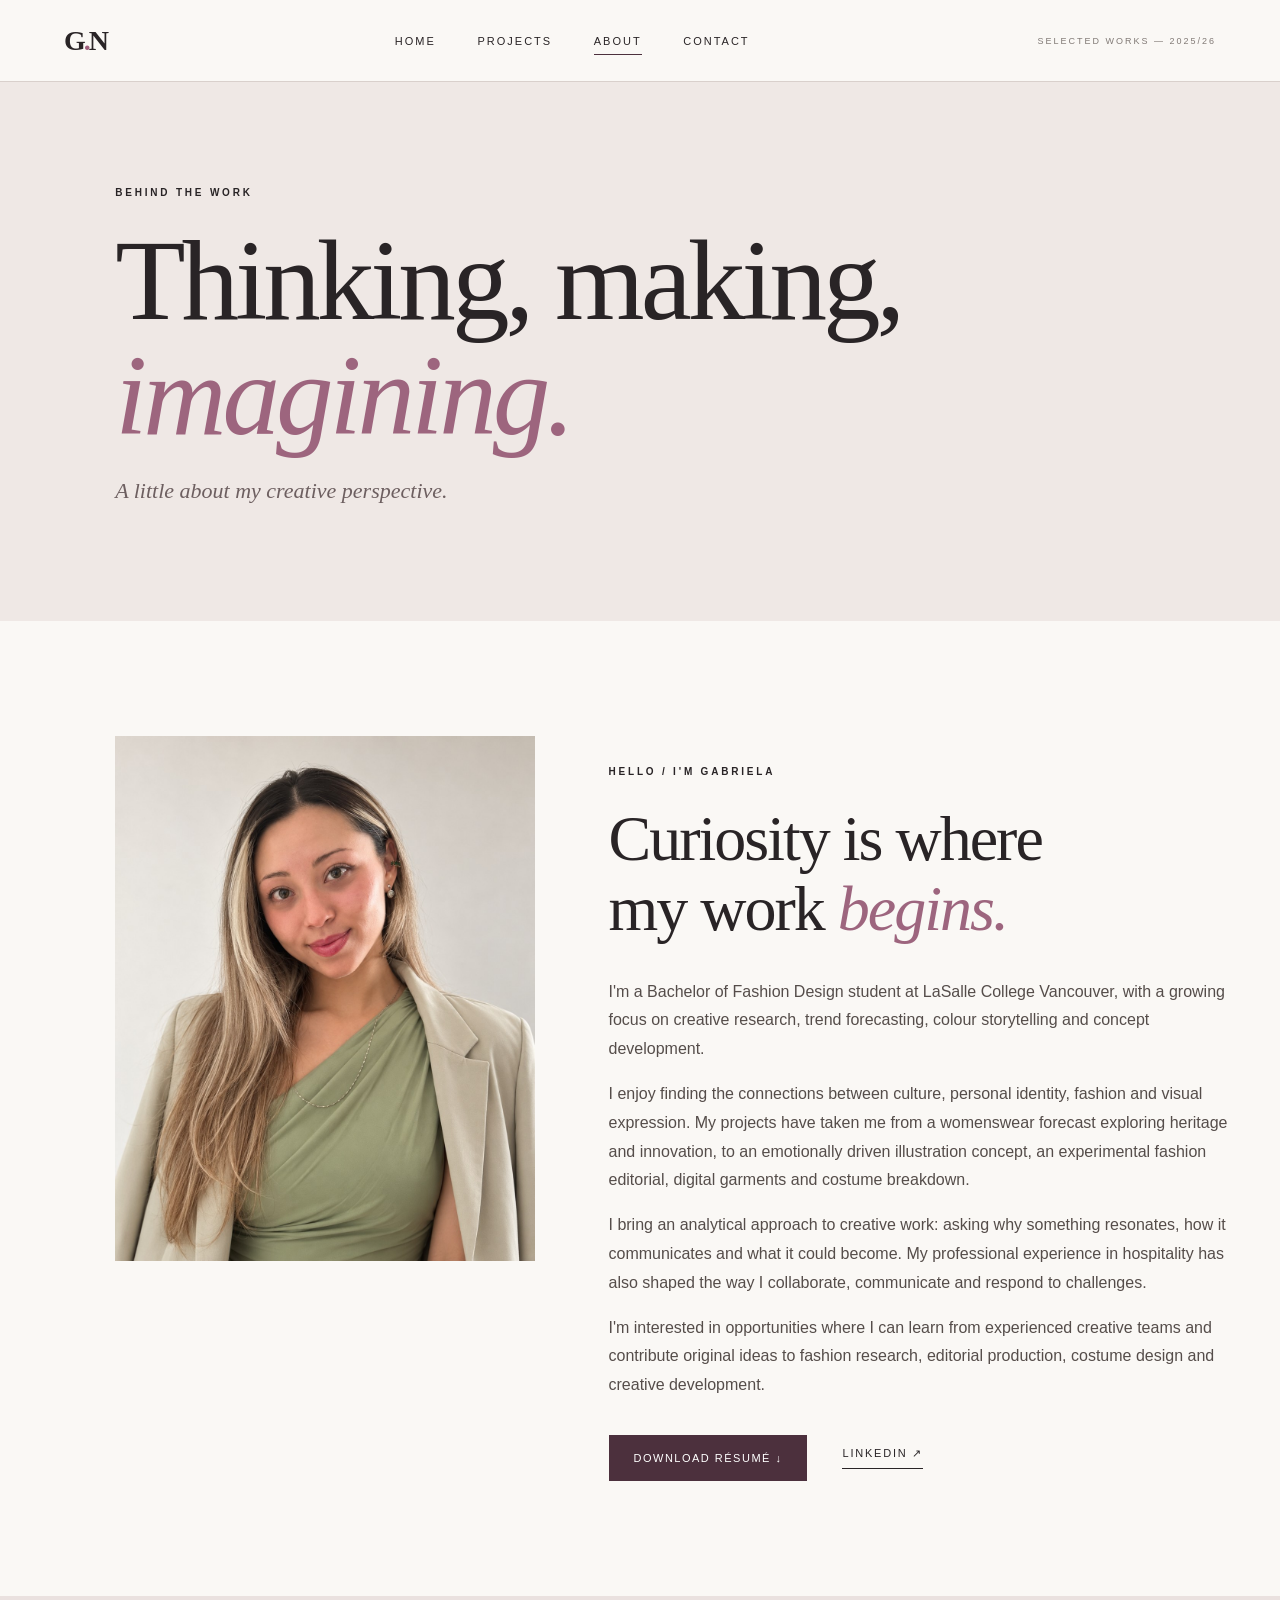
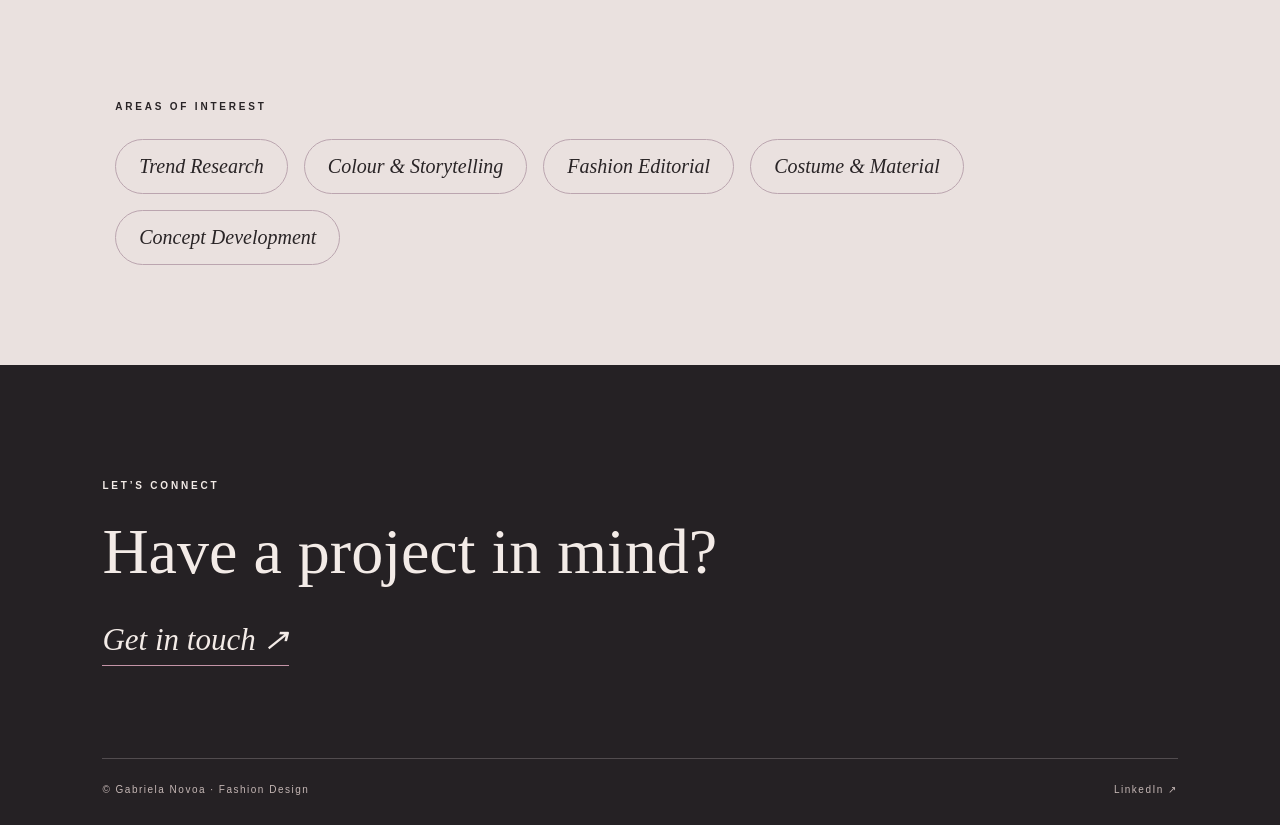
==== about.html @ 88cd9c14 "Initial commit via Netlify [skip ci]" ====
<!doctype html><html lang="en"><head><meta charset="utf-8"><meta name="viewport" content="width=device-width,initial-scale=1"><meta name="theme-color" content="#211d20"><meta name="description" content="Fashion research, concept development and visual storytelling by Gabriela Novoa."><title>About | Gabriela Novoa</title><link rel="stylesheet" href="styles.css"><script defer src="site.js"></script></head><body><header class="site-header"><a class="brand" href="index.html" aria-label="Gabriela Novoa home">G<span class="brand-dot">.</span>N</a><button class="mobile-toggle" type="button" aria-label="Open navigation" aria-expanded="false">Menu <span>☰</span></button><nav class="site-nav" aria-label="Main navigation"><a class="" href="index.html">Home</a><a class="" href="projects.html">Projects</a><a class="active" href="about.html">About</a><a class="" href="contact.html">Contact</a></nav><span class="header-side">SELECTED WORKS — 2025/26</span></header><main id="main"><section class="page-hero about-top"><p class="eyebrow">BEHIND THE WORK</p><h1>Thinking, making,<br><em>imagining.</em></h1><p>A little about my creative perspective.</p></section><section class="about-section"><div class="about-photo"><img class="" src="assets/portrait.jpg" alt="Professional portrait of Gabriela Novoa" loading="lazy"></div><div class="about-copy"><span class="eyebrow">HELLO / I'M GABRIELA</span><h2>Curiosity is where<br>my work <em>begins.</em></h2><p>I'm a Bachelor of Fashion Design student at LaSalle College Vancouver, with a growing focus on creative research, trend forecasting, colour storytelling and concept development.</p><p>I enjoy finding the connections between culture, personal identity, fashion and visual expression. My projects have taken me from a womenswear forecast exploring heritage and innovation, to an emotionally driven illustration concept, an experimental fashion editorial, digital garments and costume breakdown.</p><p>I bring an analytical approach to creative work: asking why something resonates, how it communicates and what it could become. My professional experience in hospitality has also shaped the way I collaborate, communicate and respond to challenges.</p><p>I'm interested in opportunities where I can learn from experienced creative teams and contribute original ideas to fashion research, editorial production, costume design and creative development.</p><div class="about-actions"><a class="pill-link" href="Gabriela_Novoa_Resume.pdf" download>Download résumé ↓</a><a class="text-link" href="https://www.linkedin.com/in/gabriela-novoa28" target="_blank" rel="noopener noreferrer">LinkedIn ↗</a></div></div></section><section class="focus-section"><span class="eyebrow">AREAS OF INTEREST</span><div><span>Trend Research</span><span>Colour & Storytelling</span><span>Fashion Editorial</span><span>Costume & Material</span><span>Concept Development</span></div></section></main><footer class="footer"><div><span class="eyebrow">LET’S CONNECT</span><h2>Have a project in mind?</h2><a class="serif-link" href="contact.html">Get in touch <span aria-hidden="true">↗</span></a></div><div class="footer-end"><span>© Gabriela Novoa · Fashion Design</span><a href="https://www.linkedin.com/in/gabriela-novoa28" target="_blank" rel="noopener noreferrer">LinkedIn ↗</a></div></footer></body></html>
---- styles.css ----
@import url('');
:root{--ink:#292426;--aub:#4c303d;--rose:#bf849c;--dust:#eee5e4;--paper:#faf8f5;--cream:#f3efea;--line:#d9d0cc;--sage:#64755f;--serif:Georgia,'Times New Roman',serif;--sans:Arial,Helvetica,sans-serif}*{box-sizing:border-box}html{scroll-behavior:smooth}body{margin:0;background:var(--paper);color:var(--ink);font-family:var(--sans);-webkit-font-smoothing:antialiased}img{display:block;width:100%}a{text-decoration:none;color:inherit}a:focus-visible,button:focus-visible,input:focus-visible,textarea:focus-visible{outline:2px solid #a15779;outline-offset:3px}h1,h2,h3,p{margin-top:0}h1,h2,h3{font-weight:400}h1,h2{font-family:var(--serif)}em{font-weight:400}::selection{background:#dfacc2;color:#241e21}.site-header{height:82px;padding:0 5vw;display:flex;align-items:center;gap:3rem;background:var(--paper);border-bottom:1px solid var(--line);position:relative;z-index:20}.brand{font:700 28px var(--serif);letter-spacing:-2px}.brand-dot{color:#a15f7d}.brand-long{font-size:20px;letter-spacing:-.3px;white-space:nowrap}.site-nav{display:flex;gap:2.6rem;margin:auto}.site-nav a{font-size:11px;text-transform:uppercase;letter-spacing:2px;padding:8px 0;position:relative}.site-nav a:after{position:absolute;content:'';bottom:0;left:0;width:0;height:1px;background:var(--aub);transition:width .25s}.site-nav a:hover:after,.site-nav a.active:after{width:100%}.header-side{font-size:9px;color:#817a76;letter-spacing:2px;white-space:nowrap}.mobile-toggle{display:none;background:none;border:0;font:11px var(--sans);letter-spacing:1px}.eyebrow{font-size:10px;letter-spacing:2.8px;text-transform:uppercase;font-weight:600}.eyebrow.pink{color:#dfb7c6}.hero{height:min(780px,calc(100vh - 82px));min-height:620px;display:grid;grid-template-columns:63% 37%;background:#211e21}.hero-photo{background:url('assets/p01_01.jpg') center/cover no-repeat;position:relative;min-width:0}.hero-shade{position:absolute;inset:0;background:linear-gradient(90deg,rgba(26,23,29,.73),rgba(26,23,29,.54))}.hero-copy{position:absolute;top:21%;left:9%;width:80%;color:#fff7f4}.hero-copy h1{font-size:clamp(66px,8vw,145px);line-height:.94;letter-spacing:-5px;margin:40px 0 32px}.hero-copy h1 em{font-weight:400;color:#f4cfd9}.hairline{width:75px;height:2px;background:var(--rose);margin:30px 0}.hero-descriptor{font-family:var(--serif);font-style:italic;font-size:clamp(19px,2.1vw,29px);line-height:1.4;color:#eadedb}.line-button{display:inline-flex;align-items:center;gap:55px;margin-top:20px;border-bottom:1px solid #edd6de;padding-bottom:14px;font-size:11px;letter-spacing:2px;text-transform:uppercase}.line-button span{font-size:20px}.hero-flower{background:transparent;position:relative;overflow:hidden;display:flex;justify-content:center;align-items:flex-start}.hero-flower img{height:95%;margin-top:0;width:auto;max-width:100%;object-fit:contain}.hero-vertical{position:absolute;bottom:26px;right:18px;writing-mode:vertical-rl;font-size:9px;letter-spacing:2.4px;color:#cdb8c0}.intro-section{padding:145px 9%;display:grid;grid-template-columns:35% 65%;gap:2rem}.intro-section .eyebrow{padding-top:16px;color:var(--sage)}.intro-section h2,.section-head h2,.gallery-intro h2{font-size:clamp(50px,6vw,92px);letter-spacing:-2.8px;line-height:1.04}.intro-section h2 em,.section-head h2 em,.gallery-intro h2 em,.page-hero h1 em,.story-copy h2 em,.about-copy h2 em,.contact-wrap h1 em{color:#9d657e}.intro-section p{max-width:530px;font-size:18px;color:#6b625f;line-height:1.75}.text-link{font-size:11px;letter-spacing:1.8px;text-transform:uppercase;border-bottom:1px solid currentColor;display:inline-block;padding-bottom:8px}.work-section{padding:60px 6% 140px}.section-head{display:flex;align-items:end;justify-content:space-between;margin-bottom:42px;gap:30px}.section-head .eyebrow{color:var(--sage)}.section-head h2{margin:18px 0 0}.featured-grid{display:grid;grid-template-columns:repeat(2,minmax(0,1fr));gap:70px 34px}.project-card{display:block;position:relative}.card-image{height:clamp(340px,40vw,580px);overflow:hidden;background:#ded1d2}.card-image img{height:100%;object-fit:cover;transition:transform .65s ease}.project-card:hover img{transform:scale(1.035)}.project-card:nth-child(3n+2) .card-image{background:#352e32}.project-card .card-image:has(.cutout){background:#eee5e4}.card-image img.cutout{object-fit:contain;padding:28px 0}.card-info{border-top:1px solid var(--ink);position:relative;padding-top:16px;margin-top:17px}.card-index{font-size:10px;color:#746a68;letter-spacing:2px}.card-arrow{position:absolute;right:8px;top:19px;font-size:24px}.card-info h3{font:italic clamp(31px,3vw,48px) var(--serif);margin:16px 0 8px}.card-info p{font-size:12px;color:#716765;letter-spacing:.5px}.closing-line{background:#e9e0dd;padding:95px 12%;text-align:center}.closing-line .eyebrow{color:#8f536d}.closing-line p{font:italic clamp(27px,3.5vw,51px)/1.3 var(--serif);margin:24px auto;max-width:850px}.footer{background:#252124;color:#f3ebe7;padding:110px 8% 30px}.footer h2{font-size:clamp(44px,5vw,80px);margin:22px 0 32px}.serif-link{font:italic 31px var(--serif);border-bottom:1px solid #c494a7;padding-bottom:8px}.footer-end{display:flex;justify-content:space-between;gap:20px;margin-top:100px;padding-top:25px;border-top:1px solid #524c4f;font-size:10px;letter-spacing:1.5px;color:#c4b6b4}.page-hero{padding:105px 9% 95px;min-height:360px;background:#efe8e5}.page-hero h1{font-size:clamp(66px,9vw,128px);line-height:1;letter-spacing:-4px;margin:25px 0}.page-hero p:last-child{font:italic 22px var(--serif);color:#6d5f60}.inner-work{padding-top:70px}.extras-head{margin-top:140px}.extras-grid{display:grid;grid-template-columns:repeat(3,1fr);gap:30px}.extra-card img{height:330px;object-fit:cover;background:#eee}.extra-card h3{font:italic 32px var(--serif);margin:20px 0 5px}.extra-sub{font-size:11px!important;color:#9d657e!important;letter-spacing:1px;text-transform:uppercase}.extra-card p{font-size:13px;color:#6f6663;line-height:1.7}.project-hero{display:grid;grid-template-columns:48% 52%;min-height:680px}.project-hero-copy{padding:75px 9% 80px 12%;display:flex;flex-direction:column;align-items:start;background:#f1eae6}.back-link{font-size:11px;color:#726965;letter-spacing:1px;margin-bottom:auto}.project-hero-copy .eyebrow{margin-top:45px;color:#9d657e}.project-hero h1{font-size:clamp(59px,6.2vw,105px);line-height:.99;letter-spacing:-4px;margin:24px 0}.project-cat{text-transform:uppercase;letter-spacing:2px;font-size:11px}.project-hero-copy .lead{font:italic clamp(21px,2.3vw,32px)/1.4 var(--serif);max-width:500px}.scroll-cue{font-size:10px;letter-spacing:2px;margin-top:auto;padding-top:60px;color:#8a7b75}.project-hero-image{background:#221e20;max-height:790px;overflow:hidden}.project-hero-image img{height:100%;object-fit:contain}.story-section{padding:110px 10%;display:grid;grid-template-columns:30% 70%;gap:3vw}.story-section.tint{background:#efe9e5}.section-label{display:flex;gap:20px;align-items:flex-start;color:#a46c84}.section-label span{font:italic 48px var(--serif)}.section-label p{font-size:10px;letter-spacing:2.5px;margin-top:20px}.story-copy{max-width:850px}.story-copy h2{font-size:clamp(43px,5vw,72px);letter-spacing:-2px;margin:0 0 34px}.story-copy p{font-size:16px;line-height:1.95;color:#4c4543}.gallery-section{padding:115px 7%;background:#292426;color:#f5ecea}.gallery-intro{margin-bottom:60px}.gallery-intro h2{margin:20px 0}.project-gallery{display:grid;grid-template-columns:repeat(2,minmax(0,1fr));gap:32px}.gallery-item{margin:0}.gallery-item.wide{grid-column:span 2}.gallery-item img{height:clamp(280px,32vw,510px);object-fit:contain;background:#1e1b1d}.gallery-item.wide img{height:550px}.gallery-item figcaption{font-size:11px;text-transform:uppercase;letter-spacing:1.8px;color:#d5c7c5;padding-top:13px}.project-next{padding:100px 9%;background:#e7dadd}.project-next a{display:flex;align-items:center;gap:30px;border-top:1px solid #a69094;margin-top:25px;padding-top:30px}.project-next a span{font-size:12px;text-transform:uppercase;letter-spacing:2px;min-width:120px}.project-next a strong{font:italic clamp(34px,5vw,72px) var(--serif);font-weight:400}.project-next a b{margin-left:auto;font-size:35px;font-weight:400}.about-top{min-height:320px}.about-section{padding:115px 9%;display:grid;grid-template-columns:40% 60%;align-items:start;gap:7%}.about-photo img{width:100%;height:auto;max-height:780px;object-fit:cover}.about-copy{padding-top:25px}.about-copy h2{font-size:clamp(43px,5vw,72px);line-height:1.08;letter-spacing:-2px;margin:25px 0 35px}.about-copy p{font-size:16px;line-height:1.8;color:#554d4a}.about-actions{margin-top:35px;display:flex;align-items:center;gap:35px}.pill-link{background:var(--aub);color:white;padding:17px 25px;font-size:11px;text-transform:uppercase;letter-spacing:1.5px}.focus-section{padding:100px 9%;background:#eae1df}.focus-section>div{display:flex;gap:16px;flex-wrap:wrap;margin-top:25px}.focus-section span:not(.eyebrow){padding:15px 23px;border:1px solid #bba5af;border-radius:100px;font:italic 20px var(--serif)}.contact-wrap{padding:110px 9% 150px;max-width:1100px;margin:auto}.contact-wrap h1{font-size:clamp(66px,8vw,120px);line-height:1.02;letter-spacing:-3px;margin:25px 0}.contact-wrap>p{font-size:18px;color:#6e6663;line-height:1.8;max-width:660px}.contact-links{margin-top:60px}.contact-links a{display:grid;grid-template-columns:130px 1fr 30px;gap:15px;align-items:center;border-top:1px solid var(--line);padding:25px 0}.contact-links span{font-size:10px;letter-spacing:2px;color:#9d657e}.contact-links strong{font:italic clamp(18px,2.8vw,30px) var(--serif);font-weight:400;overflow-wrap:anywhere}.contact-links b{font-weight:400;font-size:22px}.contact-form{background:#eee5e3;padding:40px;margin-top:75px}.contact-form h2{font:italic 36px var(--serif);margin-bottom:6px}.contact-form p{font-size:12px;color:#6a6260}.contact-form label{display:block;font-size:11px;text-transform:uppercase;letter-spacing:1.5px;margin-top:25px}.contact-form input,.contact-form textarea{width:100%;padding:14px 12px;border:1px solid #cbbcc2;background:#fffdfb;margin-top:9px;font:15px var(--sans)}.contact-form button{background:#4c303d;color:white;padding:15px 30px;border:0;margin-top:25px;cursor:pointer;text-transform:uppercase;letter-spacing:1.5px;font-size:11px}@media(max-width:900px){.header-side{display:none}.brand-long{font-size:17px}.site-nav{gap:1.6rem}.hero{grid-template-columns:60% 40%;min-height:600px}.hero-copy h1{letter-spacing:-2px}.intro-section,.story-section{grid-template-columns:1fr;gap:24px}.project-hero{min-height:570px}.project-hero-copy{padding:45px}.featured-grid{gap:40px 20px}.extras-grid{grid-template-columns:repeat(2,1fr)}.about-section{padding:75px 7%;gap:6%}}@media(max-width:650px){.site-header{height:68px;padding:0 20px}.brand-long{font-size:14px;white-space:normal;line-height:1.2;max-width:200px}.mobile-toggle{display:block;margin-left:auto}.site-nav{display:none;position:absolute;top:68px;left:0;right:0;background:#faf8f5;border-bottom:1px solid var(--line);padding:25px;flex-direction:column;gap:25px}.site-nav.open{display:flex}.hero{height:auto;min-height:0;grid-template-columns:1fr}.hero-photo{height:640px}.hero-copy{left:7%;top:23%}.hero-copy h1{font-size:76px}.hero-flower{height:360px}.hero-flower img{height:115%}.hero-vertical{font-size:7px}.intro-section{padding:80px 7%}.intro-section h2,.section-head h2{font-size:55px}.work-section{padding:40px 6% 90px}.section-head{align-items:start}.featured-grid,.extras-grid{grid-template-columns:1fr}.card-image{height:430px}.page-hero{padding:70px 7%}.page-hero h1{font-size:70px}.project-hero{grid-template-columns:1fr}.project-hero-copy{min-height:470px;padding:45px 8%}.project-hero-copy .eyebrow{margin-top:30px}.project-hero h1{font-size:64px}.project-hero-image{height:500px}.story-section{padding:75px 8%}.story-copy p{font-size:15px}.gallery-section{padding:75px 6%}.project-gallery{grid-template-columns:1fr;gap:35px}.gallery-item.wide{grid-column:span 1}.gallery-item img,.gallery-item.wide img{height:350px}.about-section{grid-template-columns:1fr}.about-photo{max-width:400px}.focus-section{padding:75px 8%}.contact-wrap{padding:70px 7% 100px}.contact-wrap h1{font-size:65px}.contact-links a{grid-template-columns:1fr 25px}.contact-links span{grid-column:1/-1}.contact-form{padding:24px}.footer{padding:80px 7% 25px}.footer-end{flex-direction:column;margin-top:60px}.closing-line{padding:70px 8%}}@media(prefers-reduced-motion:reduce){html{scroll-behavior:auto}.card-image img{transition:none}}
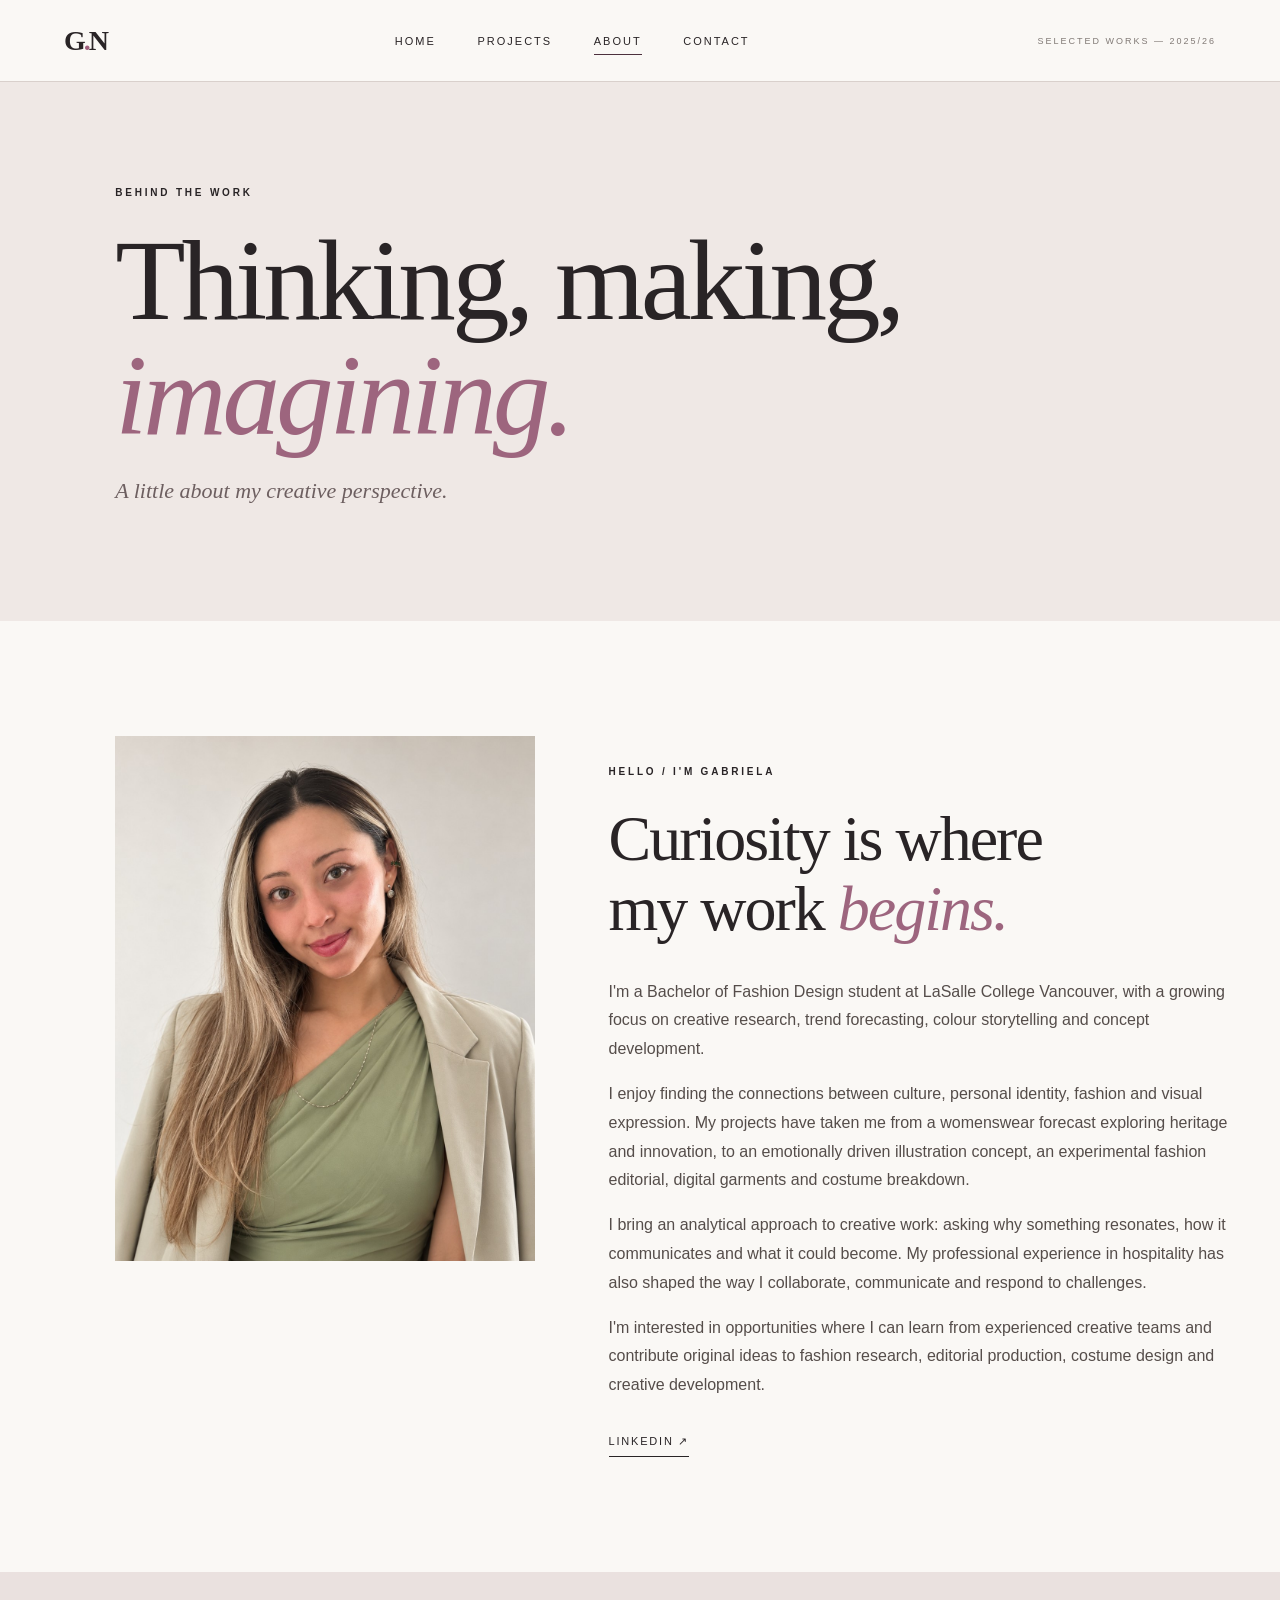
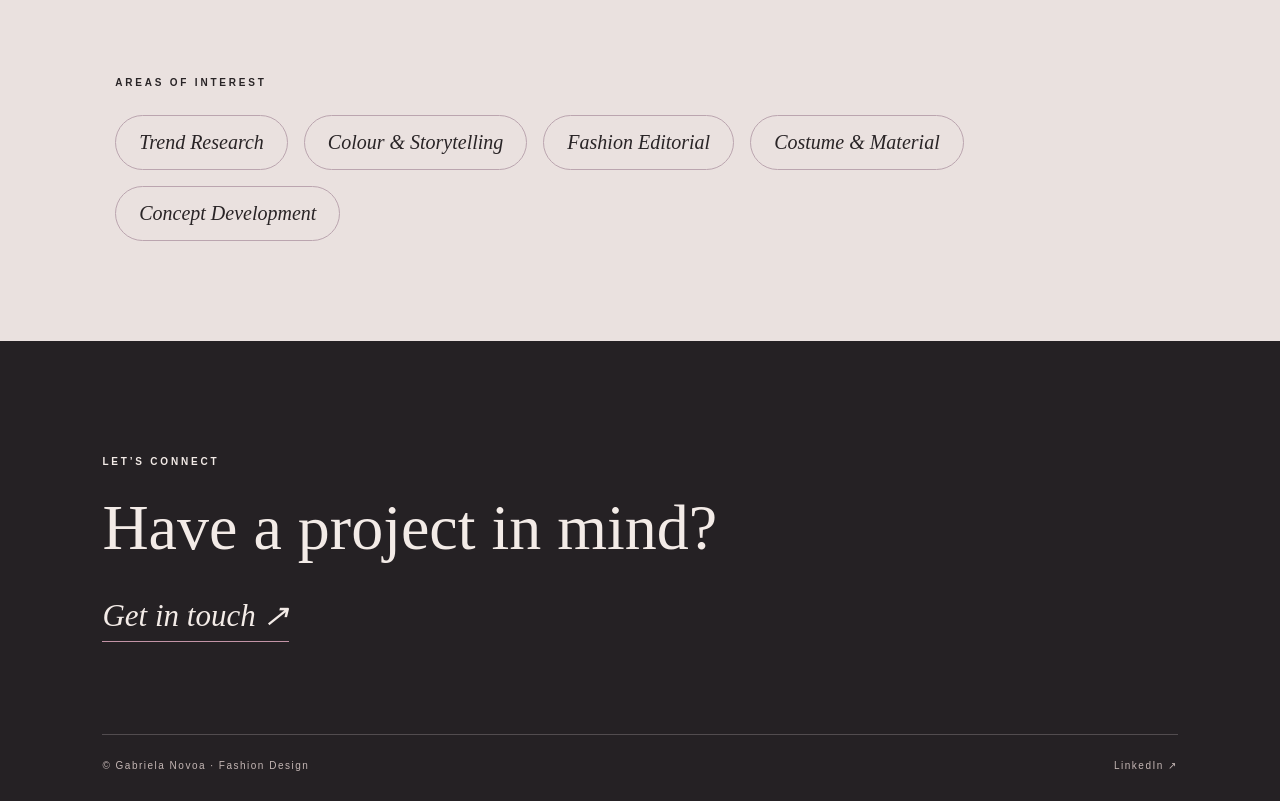
==== commit 2fd2f74e: "Update about.html with new content and structure" ====
--- a/about.html
+++ b/about.html
@@ -1 +1,76 @@
-<!doctype html><html lang="en"><head><meta charset="utf-8"><meta name="viewport" content="width=device-width,initial-scale=1"><meta name="theme-color" content="#211d20"><meta name="description" content="Fashion research, concept development and visual storytelling by Gabriela Novoa."><title>About | Gabriela Novoa</title><link rel="stylesheet" href="styles.css"><script defer src="site.js"></script></head><body><header class="site-header"><a class="brand" href="index.html" aria-label="Gabriela Novoa home">G<span class="brand-dot">.</span>N</a><button class="mobile-toggle" type="button" aria-label="Open navigation" aria-expanded="false">Menu <span>☰</span></button><nav class="site-nav" aria-label="Main navigation"><a class="" href="index.html">Home</a><a class="" href="projects.html">Projects</a><a class="active" href="about.html">About</a><a class="" href="contact.html">Contact</a></nav><span class="header-side">SELECTED WORKS — 2025/26</span></header><main id="main"><section class="page-hero about-top"><p class="eyebrow">BEHIND THE WORK</p><h1>Thinking, making,<br><em>imagining.</em></h1><p>A little about my creative perspective.</p></section><section class="about-section"><div class="about-photo"><img class="" src="assets/portrait.jpg" alt="Professional portrait of Gabriela Novoa" loading="lazy"></div><div class="about-copy"><span class="eyebrow">HELLO / I'M GABRIELA</span><h2>Curiosity is where<br>my work <em>begins.</em></h2><p>I'm a Bachelor of Fashion Design student at LaSalle College Vancouver, with a growing focus on creative research, trend forecasting, colour storytelling and concept development.</p><p>I enjoy finding the connections between culture, personal identity, fashion and visual expression. My projects have taken me from a womenswear forecast exploring heritage and innovation, to an emotionally driven illustration concept, an experimental fashion editorial, digital garments and costume breakdown.</p><p>I bring an analytical approach to creative work: asking why something resonates, how it communicates and what it could become. My professional experience in hospitality has also shaped the way I collaborate, communicate and respond to challenges.</p><p>I'm interested in opportunities where I can learn from experienced creative teams and contribute original ideas to fashion research, editorial production, costume design and creative development.</p><div class="about-actions"><a class="pill-link" href="Gabriela_Novoa_Resume.pdf" download>Download résumé ↓</a><a class="text-link" href="https://www.linkedin.com/in/gabriela-novoa28" target="_blank" rel="noopener noreferrer">LinkedIn ↗</a></div></div></section><section class="focus-section"><span class="eyebrow">AREAS OF INTEREST</span><div><span>Trend Research</span><span>Colour & Storytelling</span><span>Fashion Editorial</span><span>Costume & Material</span><span>Concept Development</span></div></section></main><footer class="footer"><div><span class="eyebrow">LET’S CONNECT</span><h2>Have a project in mind?</h2><a class="serif-link" href="contact.html">Get in touch <span aria-hidden="true">↗</span></a></div><div class="footer-end"><span>© Gabriela Novoa · Fashion Design</span><a href="https://www.linkedin.com/in/gabriela-novoa28" target="_blank" rel="noopener noreferrer">LinkedIn ↗</a></div></footer></body></html>+
+<!doctype html>
+<html lang="en">
+<head>
+<meta charset="utf-8">
+<meta name="viewport" content="width=device-width,initial-scale=1">
+<meta name="theme-color" content="#211d20">
+<meta name="description" content="Fashion research, concept development and visual storytelling by Gabriela Novoa.">
+<title>About | Gabriela Novoa</title>
+<link rel="stylesheet" href="styles.css">
+<script defer src="site.js"></script>
+</head>
+<body>
+<header class="site-header">
+<a class="brand" href="index.html" aria-label="Gabriela Novoa home">G<span class="brand-dot">.</span>N</a>
+<button class="mobile-toggle" type="button" aria-label="Open navigation" aria-expanded="false">Menu <span>☰</span></button>
+<nav class="site-nav" aria-label="Main navigation">
+<a class="" href="index.html">Home</a>
+<a class="" href="projects.html">Projects</a>
+<a class="active" href="about.html">About</a>
+<a class="" href="contact.html">Contact</a>
+</nav>
+<span class="header-side">SELECTED WORKS — 2025/26</span>
+</header>
+
+<main id="main">
+<section class="page-hero about-top">
+<p class="eyebrow">BEHIND THE WORK</p>
+<h1>Thinking, making,<br><em>imagining.</em></h1>
+<p>A little about my creative perspective.</p>
+</section>
+
+<section class="about-section">
+<div class="about-photo">
+<img class="" src="assets/portrait.jpg" alt="Professional portrait of Gabriela Novoa" loading="lazy">
+</div>
+
+<div class="about-copy">
+<span class="eyebrow">HELLO / I'M GABRIELA</span>
+<h2>Curiosity is where<br>my work <em>begins.</em></h2>
+<p>I'm a Bachelor of Fashion Design student at LaSalle College Vancouver, with a growing focus on creative research, trend forecasting, colour storytelling and concept development.</p>
+<p>I enjoy finding the connections between culture, personal identity, fashion and visual expression. My projects have taken me from a womenswear forecast exploring heritage and innovation, to an emotionally driven illustration concept, an experimental fashion editorial, digital garments and costume breakdown.</p>
+<p>I bring an analytical approach to creative work: asking why something resonates, how it communicates and what it could become. My professional experience in hospitality has also shaped the way I collaborate, communicate and respond to challenges.</p>
+<p>I'm interested in opportunities where I can learn from experienced creative teams and contribute original ideas to fashion research, editorial production, costume design and creative development.</p>
+
+<div class="about-actions">
+<a class="text-link" href="https://www.linkedin.com/in/gabriela-novoa28" target="_blank" rel="noopener noreferrer">LinkedIn ↗</a>
+</div>
+</div>
+</section>
+
+<section class="focus-section">
+<span class="eyebrow">AREAS OF INTEREST</span>
+<div>
+<span>Trend Research</span>
+<span>Colour & Storytelling</span>
+<span>Fashion Editorial</span>
+<span>Costume & Material</span>
+<span>Concept Development</span>
+</div>
+</section>
+</main>
+
+<footer class="footer">
+<div>
+<span class="eyebrow">LET’S CONNECT</span>
+<h2>Have a project in mind?</h2>
+<a class="serif-link" href="contact.html">Get in touch <span aria-hidden="true">↗</span></a>
+</div>
+<div class="footer-end">
+<span>© Gabriela Novoa · Fashion Design</span>
+<a href="https://www.linkedin.com/in/gabriela-novoa28" target="_blank" rel="noopener noreferrer">LinkedIn ↗</a>
+</div>
+</footer>
+</body>
+</html>
